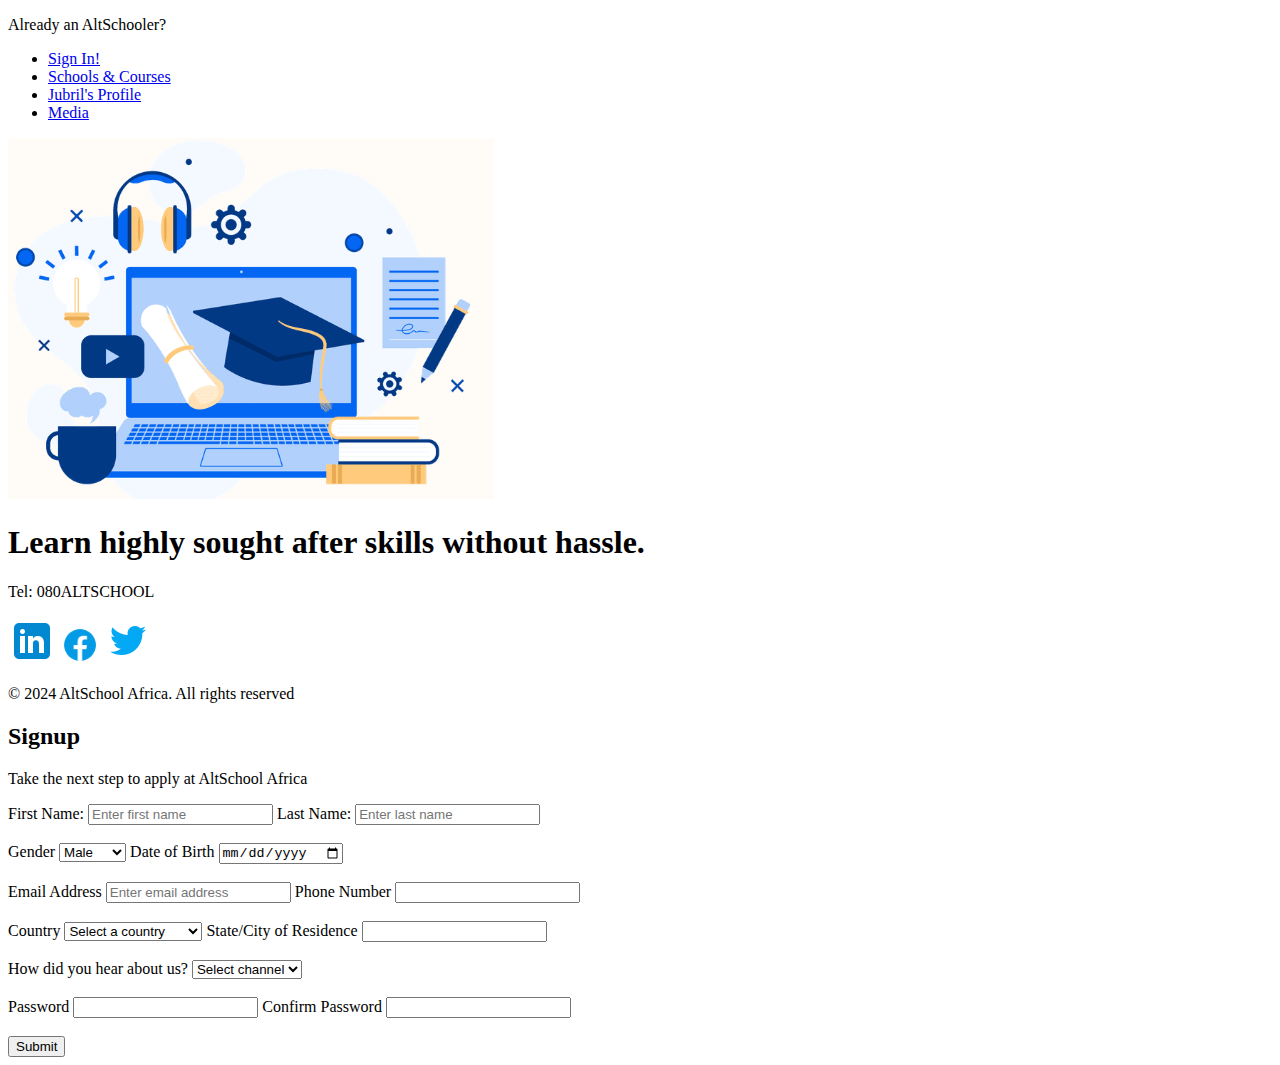
==== form.html @ d1ad108d "first commit" ====
<!DOCTYPE html>
<html lang="en">
<head>
    <meta charset="UTF-8">
    <meta name="viewport" content="width=device-width, initial-scale=1.0">
    <!-- <link rel="stylesheet" href="css/form.css"> -->
    <title>Application Form</title>
</head>
<body>

  <nav>
        <p>Already an AltSchooler? </p>
        <ul>
            <li><a href="#">Sign In! </a> </li> 
            <li> <a href="table.html">Schools & Courses</a></li>
            <li><a href="index.html">Jubril's Profile</a></li>
            <li><a href="media.html">Media </a> </li> 
        </ul>
    </nav>
    <section>
        <img src="img/altschool_workspace_logo.png" alt="altschool_workspace_logo">
        <h1>Learn highly sought after skills without hassle.</h1>
        <p>Tel: 080ALTSCHOOL</p>
        <span><a href="https://linkedin.com/school/altschoolafrica" target="_blank"><img src="img/linkedin_icon.png" alt=""></a> </span>
        
        <span> <a href="https://facebook.com/AltSchoolAfrica" target="_blank"> <img src="img/facebook_icon.png" alt="" width="40" height="40"></a></span>

        <span> <a href="https://twitter.com/altschoolafrica" target="_blank"> <img src="img/twitter_icon.png" alt=""></a></span>

        <p>&copy 2024 AltSchool Africa. All rights reserved</p>
    </section>
  
    <section>
        <h2>Signup</h2>
        <p>Take the next step to apply at AltSchool Africa</p>
        <form>
            <label for="fname">First Name:</label>
            <input type="text" id="fname" name="fname" placeholder="Enter first name">

            <label for="lname">Last Name:</label>
            <input type="text" id="lname" name="lname" placeholder="Enter last name">
            <br><br>

            <label for="gender">Gender</label>
            <select id="gender" name="gender">
                <option value="male">Male</option>
                <option value="female">Female</option>
            </select>

            <label for="dob">Date of Birth</label>
            <input type="date" id="dob" name="dob">
            <br><br>
            
            <label for="email">Email Address</label>
            <input type="email" id="email" name="email" placeholder="Enter email address">

            <label for="phonenumber">Phone Number</label>
            <input type="tel" name="phonenumber" id="phonenumber" name="phonenumber">
            <br><br>
   
            <label for="countries">Country</label>
            <select id="countries" name="countries">
                <option value="" disabled selected>Select a country</option>
                <option value="us">United States</option>
                <option value="ca">Canada</option>
                <option value="mx">Mexico</option>
                <option value="gt">Guatemala</option>
                <option value="pa">Panama</option>
                <option value="br">Brazil</option>
                <option value="ar">Argentina</option>
                <option value="co">Colombia</option>
                <option value="cl">Chile</option>
                <option value="pe">Peru</option>
                <option value="uk">United Kingdom</option>
                <option value="fr">France</option>
                <option value="de">Germany</option>
                <option value="it">Italy</option>
                <option value="es">Spain</option>
                <option value="za">South Africa</option>
                <option value="ng">Nigeria</option>
                <option value="eg">Egypt</option>
                <option value="ke">Kenya</option>
                <option value="dz">Algeria</option>
                <option value="cn">China</option>
                <option value="jp">Japan</option>
                <option value="in">India</option>
                <option value="kr">South Korea</option>
                <option value="id">Indonesia</option>
                <option value="au">Australia</option>
                <option value="nz">New Zealand</option>
                <option value="pg">Papua New Guinea</option>
                <option value="fj">Fiji</option>
                <option value="sb">Solomon Islands</option>
            </select>

            <label for="state">State/City of Residence</label>
            <input type="text" id="state" name="state" id="state">
            <br><br>

            <label for="hearaboutus">How did you hear about us?</label>
            <select id="hearaboutus" name="hearaboutus" >
                <option value="" disabled selected>Select channel</option>
                <option value="tw">Twitter</option>
                <option value="fb">Facebook</option>
                <option value="ln">LinkedIn</option>
                <option value="yt">Youtube</option>
                <option value="fr">Friend</option>
                <option value="wh">Whatsapp</option>
                <option value="ig">Instagram</option>
                <option value="bb">Bill Board</option>
            </select>
            <br><br>

            <label for="password">Password</label>
            <input type="password" name="password" id="password">

            <label for="conpassword">Confirm Password</label>
            <input type="conpassword" name="conpassword" id="conpassword">
            <br><br>



            <button type="submit">Submit</button>
        </form>
    </section>
</body>
</html>
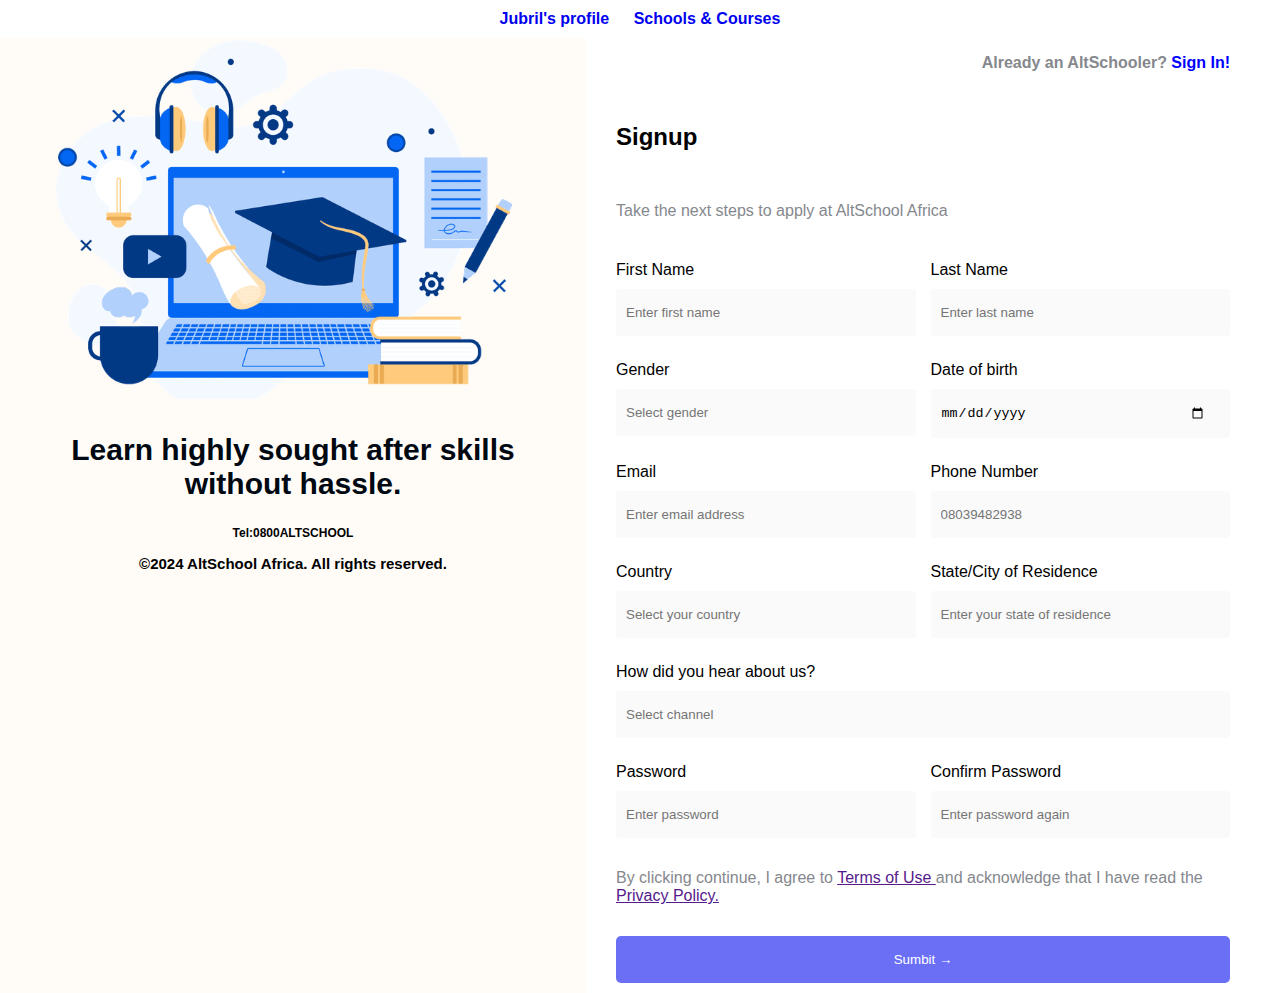
==== commit e33e4f34: "add form" ====
--- a/form.html
+++ b/form.html
@@ -1,127 +1,128 @@
 <!DOCTYPE html>
 <html lang="en">
+
 <head>
-    <meta charset="UTF-8">
-    <meta name="viewport" content="width=device-width, initial-scale=1.0">
-    <!-- <link rel="stylesheet" href="css/form.css"> -->
-    <title>Application Form</title>
+<meta charset="UTF-8" />
+<meta name="viewport" content="width=device-width, initial-scale=1.0" />
+<title>Signup</title>
+<link rel="stylesheet" href="css/form.css" />
 </head>
+
 <body>
-
-  <nav>
-        <p>Already an AltSchooler? </p>
-        <ul>
-            <li><a href="#">Sign In! </a> </li> 
-            <li> <a href="table.html">Schools & Courses</a></li>
-            <li><a href="index.html">Jubril's Profile</a></li>
-            <li><a href="media.html">Media </a> </li> 
-        </ul>
-    </nav>
-    <section>
-        <img src="img/altschool_workspace_logo.png" alt="altschool_workspace_logo">
-        <h1>Learn highly sought after skills without hassle.</h1>
-        <p>Tel: 080ALTSCHOOL</p>
-        <span><a href="https://linkedin.com/school/altschoolafrica" target="_blank"><img src="img/linkedin_icon.png" alt=""></a> </span>
-        
-        <span> <a href="https://facebook.com/AltSchoolAfrica" target="_blank"> <img src="img/facebook_icon.png" alt="" width="40" height="40"></a></span>
-
-        <span> <a href="https://twitter.com/altschoolafrica" target="_blank"> <img src="img/twitter_icon.png" alt=""></a></span>
-
-        <p>&copy 2024 AltSchool Africa. All rights reserved</p>
-    </section>
-  
-    <section>
-        <h2>Signup</h2>
-        <p>Take the next step to apply at AltSchool Africa</p>
-        <form>
-            <label for="fname">First Name:</label>
-            <input type="text" id="fname" name="fname" placeholder="Enter first name">
-
-            <label for="lname">Last Name:</label>
-            <input type="text" id="lname" name="lname" placeholder="Enter last name">
-            <br><br>
-
-            <label for="gender">Gender</label>
-            <select id="gender" name="gender">
-                <option value="male">Male</option>
-                <option value="female">Female</option>
-            </select>
-
-            <label for="dob">Date of Birth</label>
-            <input type="date" id="dob" name="dob">
-            <br><br>
-            
-            <label for="email">Email Address</label>
-            <input type="email" id="email" name="email" placeholder="Enter email address">
-
-            <label for="phonenumber">Phone Number</label>
-            <input type="tel" name="phonenumber" id="phonenumber" name="phonenumber">
-            <br><br>
-   
-            <label for="countries">Country</label>
-            <select id="countries" name="countries">
-                <option value="" disabled selected>Select a country</option>
-                <option value="us">United States</option>
-                <option value="ca">Canada</option>
-                <option value="mx">Mexico</option>
-                <option value="gt">Guatemala</option>
-                <option value="pa">Panama</option>
-                <option value="br">Brazil</option>
-                <option value="ar">Argentina</option>
-                <option value="co">Colombia</option>
-                <option value="cl">Chile</option>
-                <option value="pe">Peru</option>
-                <option value="uk">United Kingdom</option>
-                <option value="fr">France</option>
-                <option value="de">Germany</option>
-                <option value="it">Italy</option>
-                <option value="es">Spain</option>
-                <option value="za">South Africa</option>
-                <option value="ng">Nigeria</option>
-                <option value="eg">Egypt</option>
-                <option value="ke">Kenya</option>
-                <option value="dz">Algeria</option>
-                <option value="cn">China</option>
-                <option value="jp">Japan</option>
-                <option value="in">India</option>
-                <option value="kr">South Korea</option>
-                <option value="id">Indonesia</option>
-                <option value="au">Australia</option>
-                <option value="nz">New Zealand</option>
-                <option value="pg">Papua New Guinea</option>
-                <option value="fj">Fiji</option>
-                <option value="sb">Solomon Islands</option>
-            </select>
-
-            <label for="state">State/City of Residence</label>
-            <input type="text" id="state" name="state" id="state">
-            <br><br>
-
-            <label for="hearaboutus">How did you hear about us?</label>
-            <select id="hearaboutus" name="hearaboutus" >
-                <option value="" disabled selected>Select channel</option>
-                <option value="tw">Twitter</option>
-                <option value="fb">Facebook</option>
-                <option value="ln">LinkedIn</option>
-                <option value="yt">Youtube</option>
-                <option value="fr">Friend</option>
-                <option value="wh">Whatsapp</option>
-                <option value="ig">Instagram</option>
-                <option value="bb">Bill Board</option>
-            </select>
-            <br><br>
-
-            <label for="password">Password</label>
-            <input type="password" name="password" id="password">
-
-            <label for="conpassword">Confirm Password</label>
-            <input type="conpassword" name="conpassword" id="conpassword">
-            <br><br>
 
 
 
-            <button type="submit">Submit</button>
-        </form>
-    </section>
+<nav>
+    <ul>
+        <li><a href="index.html">Jubril's profile</a></li>
+        <li><a href="table.html">Schools & Courses</a></li>
+    </ul>
+</nav>
+
+
+
+<div id="main"> 
+<section id="logo_section">
+<img src="img/altschool_workspace_logo.png" alt="altschool_workspace_logo">
+<p id="motto">Learn highly sought after skills without hassle.</p>
+<p class="bot1">Tel:0800ALTSCHOOL</p>
+<p class="bot2">&copy;2024 AltSchool Africa. All rights reserved.</p>
+</section>
+
+
+<section id="signup">
+<p id="alr">Already an AltSchooler? <a href="#">Sign In!</a></p>    
+<h2>Signup</h2>
+<p>Take the next steps to apply at AltSchool Africa</p>
+
+<div class="field">
+<label for="firstname">First Name</label>
+<input type="text" id="firstname" placeholder="Enter first name" />
+</div>
+
+<div class="field">
+<label for="lastname">Last Name</label>
+<input type="text" id="lastname" placeholder="Enter last name" />
+</div>
+
+<div class="field">
+<label for="gender">Gender</label>
+<input list="genders" id="gender" placeholder="Select gender" />
+
+<datalist id="genders">
+<option value="male"></option>
+<option value="female"></option>
+</datalist>
+</div>
+
+<div class="field">
+<label for="dob">Date of birth</label>
+<input type="date" id="dob" placeholder="mm/dd/yy" />
+</div>
+
+<div class="field">
+<label for="email">Email</label>
+<input type="email" id="email" placeholder="Enter email address" />
+</div>
+
+<div class="field">
+<label for="phone">Phone Number</label>
+<input type="tel" id="phone" placeholder="08039482938" />
+</div>
+
+<div class="field">
+<label for="country">Country</label>
+<input list="countries" id="country" placeholder="Select your country" />
+
+<datalist id="countries">
+<option value="Afghanistan"></option>
+<option value="Albania"></option>
+<option value="Algeria"></option>
+<option value="Andorra"></option>
+<option value="Nigeria"></option>
+</datalist>
+</div>
+
+<div class="field">
+<label for="residence">State/City of Residence</label>
+<input type="text" id="residence" placeholder="Enter your state of residence" />
+</div>
+
+<div class="field" id="platform">
+<label for="channel">How did you hear about us?</label>
+<input list="channels" id="channel" placeholder="Select channel" />
+
+<datalist id="channels">
+<option value="Twitter"></option>
+<option value="Facebook"></option>
+<option value="Linkedin"></option>
+<option value="Youtube"></option>
+<option value="Friend"></option>
+<option value="Whatsapp"></option>
+<option value="Instagram"></option>
+<option value=" Bill Board"></option>
+</datalist>
+</div>
+
+<div class="field">
+<label for="password">Password</label>
+<input type="password" id="password" placeholder="Enter password" />
+</div>
+
+<div class="field">
+<label for="confirm_password">Confirm Password</label>
+<input type="password" id="confirm_password" placeholder="Enter password again"/>
+</div>
+
+<p id="policy">
+By clicking continue, I agree to <a href="">Terms of Use </a> and
+acknowledge that I have read the <a href=""> Privacy Policy.</a>
+</p>
+
+<button type="button">Sumbit &rarr;</button>
+</section> 
+
+</div>
+
 </body>
-</html>
+</html>--- a/css/form.css
+++ b/css/form.css
@@ -0,0 +1,130 @@
+ body {
+  margin: 0;
+  padding: 0;
+  font-family: sans-serif;
+  min-height: 100vh;
+  width: 100%;
+  box-sizing: border-box;
+}
+
+ nav {
+  padding: 10px 0;
+}
+
+nav ul {
+  list-style-type: none;
+  margin: 0;
+  padding: 0;
+  text-align: center;
+}
+
+nav ul li {
+  display: inline;
+}
+
+nav ul li a {
+  text-decoration: none;
+  font-weight: bold;
+  padding: 10px;
+  
+}
+
+nav ul li a:hover {
+  color: red;
+}
+
+#main {
+  display: grid;
+  grid-template-columns: 2fr 4fr;
+}
+
+#alr{
+  text-align: right;
+  font-weight: 700;
+  color:black;
+}
+
+#alr a {
+  text-decoration: none;
+  color: blue
+}
+
+#logo_section {
+  padding: 0 50px;
+  background-color: #fffcf8;
+}
+
+
+#motto {
+  font-family: AlmarenaDisplayBold, sans-serif;
+  color: #000812;
+  font-weight: 600;
+  font-size: 30px;
+  text-align: center;
+  margin-bottom: 25px;
+}
+
+
+ .bot1 {
+  text-align: center;
+  font-size: medium;
+  font-weight: 600;
+  font-size: 12px;
+}
+ 
+.bot2 {
+  text-align: center;
+  font-size: medium;
+  font-weight: 600;
+  font-size: 15px;
+}
+
+.field {
+  display: flex;
+  flex-direction: column;
+}
+
+#signup {
+  display: grid;
+  grid-template-columns: repeat(2, 1fr);
+  gap: 15px;
+  padding: 0 50px 10px 30px;
+}
+
+#signup p {
+  color: #85888d;
+}
+
+
+input {
+  margin-top: 10px;
+  background-color: #fafafa;
+  border: none;
+  padding: 16px 24px 16px 10px;
+  border-radius: 3px;
+}
+
+input:focus {
+  outline: 1px solid rgb(206, 206, 245);
+}
+
+label {
+  margin-top: 10px;
+}
+
+button {
+  padding: 16px 0;
+  background-color: #6a6ff5;
+  border-radius: 5px;
+  border: none;
+  color: white;
+}
+
+.field#platform,
+p#policy,
+button,
+#signup h2,
+#signup p {
+  grid-column: 1/3;
+}
+
